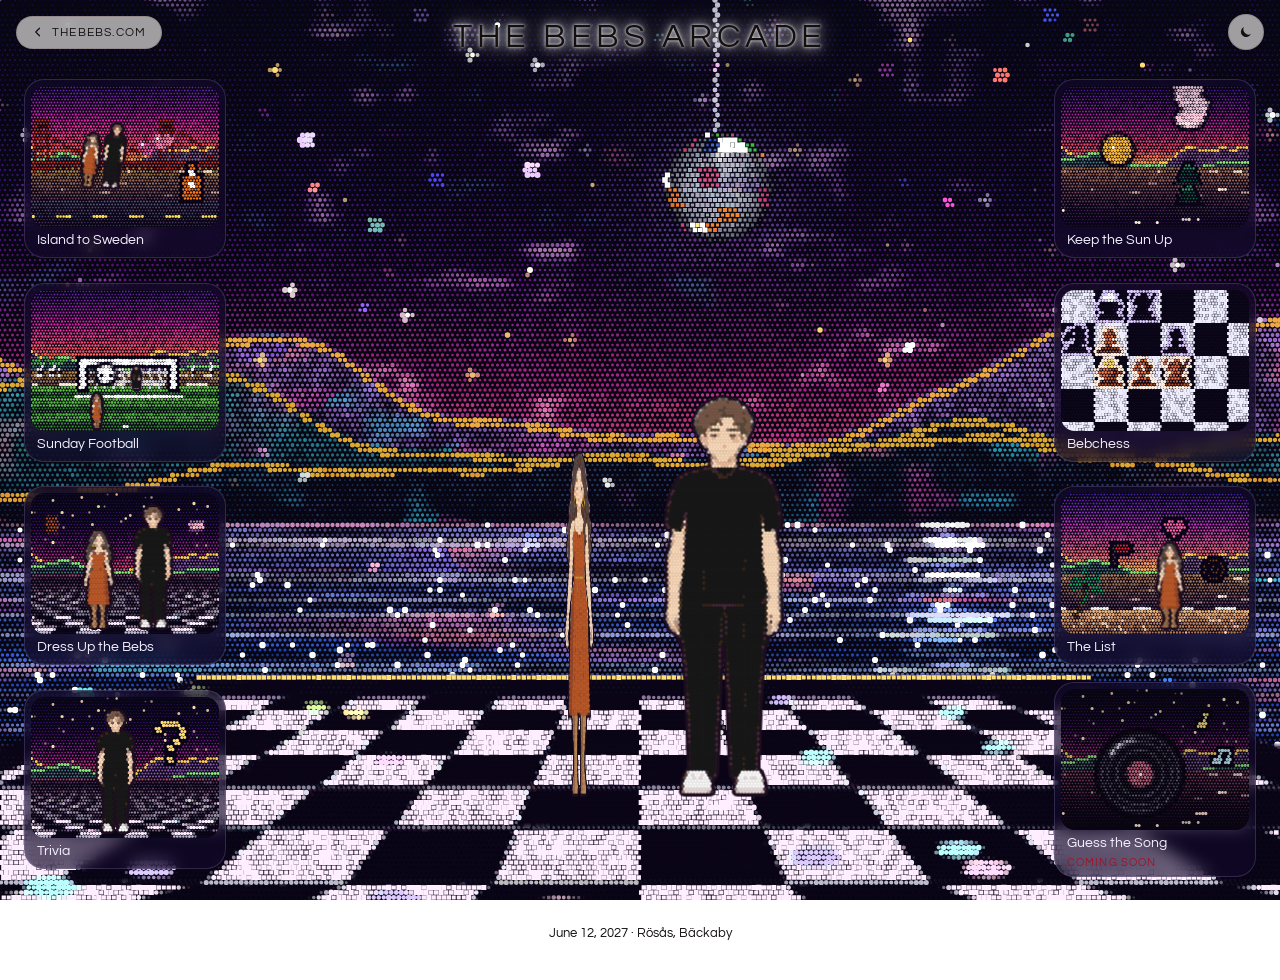
==== arcade/index.html @ f0bdded4 "High scores for Trivia and Bebchess; Bebchess fixed" ====
<!doctype html>
<html lang="en">
<head>
<meta charset="utf-8">
<meta name="viewport" content="width=device-width, initial-scale=1, viewport-fit=cover">
<meta name="robots" content="noindex">
<title>Bebs Arcade · Lonis &amp; Andrea</title>
<meta name="description" content="Penalties past Lonis, a whole closet to dress up, chess, and more. Little games for the wedding.">
<!-- the preview when the link is shared: the two of us on the dance floor, under the mirror ball -->
<meta property="og:title" content="The Bebs Arcade">
<meta property="og:description" content="Little games for Lonis &amp; Andrea's wedding. Get on the high scores.">
<meta property="og:type" content="website">
<meta property="og:url" content="https://thebebs.com/arcade/">
<meta property="og:image" content="https://thebebs.com/arcade/share.jpg?v=1">
<meta property="og:image:width" content="1200">
<meta property="og:image:height" content="630">
<meta property="og:image:alt" content="Lonis and Andrea, in dots, on a black-and-white dance floor by the lake under a mirror ball, with the words The Bebs Arcade">
<meta name="twitter:card" content="summary_large_image">
<link rel="preconnect" href="https://fonts.googleapis.com">
<link rel="stylesheet" href="https://fonts.googleapis.com/css2?family=Questrial&display=swap">
<link rel="stylesheet" href="arcade.css?v=22">
<script>
  /* light or dark: the guest's choice on thebebs.com if they've made one, otherwise their phone's */
  (function () {
    var r = document.documentElement, t = null;
    try { t = localStorage.getItem('la-theme'); } catch (e) {}
    if (!t) t = window.matchMedia && matchMedia('(prefers-color-scheme: light)').matches ? 'light' : 'dark';
    r.classList.add(t);
  })();
  /* the site's landscape behind the arcade (art.js, in its arcade mode); arcade.js moves it */
  window.ART_EMBED = { scene: 0.7, night: false, disco: true, taps: true };
</script>
</head>
<body>
<canvas id="art" aria-hidden="true"></canvas>

<div class="topbar">
  <a class="chip" href="/" id="home-link">
    <svg viewBox="0 0 16 16" width="12" height="12" aria-hidden="true"><path d="M10 3 5 8l5 5" fill="none" stroke="currentColor" stroke-width="1.6" stroke-linecap="round" stroke-linejoin="round"/></svg>
    thebebs.com
  </a>
  <button class="chip round theme-btn" id="theme-btn" type="button" aria-label="Switch light or dark">
    <svg class="i-sun" viewBox="0 0 16 16" width="15" height="15" aria-hidden="true"><circle cx="8" cy="8" r="3.2" fill="currentColor"/><path d="M8 .9v2.2M8 12.9v2.2M.9 8h2.2M12.9 8h2.2M3 3l1.5 1.5M11.5 11.5L13 13M13 3l-1.5 1.5M4.5 11.5L3 13" stroke="currentColor" stroke-width="1.4" stroke-linecap="round"/></svg>
    <svg class="i-moon" viewBox="0 0 16 16" width="14" height="14" aria-hidden="true"><path d="M13.6 10.4A6 6 0 0 1 5.6 2.4a6 6 0 1 0 8 8z" fill="currentColor"/></svg>
  </button>
</div>

<main class="menu" id="menu">
  <section class="hero" aria-label="Arcade">
    <canvas id="hero-art" aria-hidden="true"></canvas>
    <div class="hero-text">
      <h1>The Bebs Arcade</h1>
    </div>
  </section>

  <ul class="games" id="games"></ul>
  <p class="foot">June 12, 2027 · Rösås, Bäckaby</p>
</main>

<section class="play" id="play" hidden aria-labelledby="play-title">
  <div class="stage" id="stage">
    <canvas id="stage-cv"></canvas>
  </div>
  <div class="play-bar">
    <button class="chip" id="play-back" type="button">
      <svg viewBox="0 0 16 16" width="12" height="12" aria-hidden="true"><path d="M10 3 5 8l5 5" fill="none" stroke="currentColor" stroke-width="1.6" stroke-linecap="round" stroke-linejoin="round"/></svg>
      Arcade
    </button>
    <h2 class="play-title" id="play-title"></h2>
    <div class="hud" id="hud" aria-live="polite"></div>
  </div>
  <div class="strip" id="strip"></div>
  <div class="panel" id="panel"></div>
</section>

<script src="../art.js?v=117"></script>
<script>window.TRACK_OPEN = 'Opened: Arcade';</script>
<script src="../track.js?v=4"></script>
<script src="hiscores.js?v=4"></script>
<script src="dots.js?v=2"></script>
<script src="bebs.js?v=9"></script>
<script src="arcade.js?v=26"></script>
<script src="list.js?v=10"></script>
<script src="run.js?v=32"></script>
<script src="kick.js?v=13"></script>
<script src="sun.js?v=9"></script>
<script src="chess-engine.js?v=1"></script>
<script src="wardrobe.js?v=13"></script>
<script src="closet.js?v=5"></script>
<script src="dress.js?v=22"></script>
<script src="chess.js?v=11"></script>
<script src="trivia.js?v=16"></script>
<script src="song.js?v=2"></script>
<script>Arcade.boot();</script>
</body>
</html>
---- arcade/arcade.css ----
/* Bebs Arcade: the site's own landscape (art.js) live behind everything, a black-and-white dance
   floor and the two of us in front of it, then the game cards. Each game opens full screen over
   the landscape: its stage covers the screen (so it lines up with the landscape), with the bar,
   the scores and, for dress-up and chess, a panel floating on top. */

:root{
  --ink: #f6f1ff;
  --ink-dim: #a08fc8;
  --accent: #8fd62f;        /* lime: what you tap */
  --warm: #ff7c1a;          /* hot orange: labels */
  --bg: #0d0620;
  --text: #ddd4f0;
  --on-accent: #15240a;
  --accent-hover: #a3e64a;
  --flag: #ff4d5e;
  --shade-rgb: 9,4,22;
  --chip-rgb: 28,14,58;
  --line-rgb: 160,143,200;
  --accent-rgb: 143,214,47;
  --hover-rgb: 40,22,80;
  --panel-rgb: 19,9,42;
  --font: "Questrial", ui-rounded, "Avenir Next", system-ui, sans-serif;
  color-scheme: dark;
}
@media (prefers-color-scheme: light){
  :root:not([data-theme="dark"]):not(.dark){
    --ink: #141010; --ink-dim: #77696b; --accent: #9e1428; --warm: #9e1428; --bg: #ffffff; --text: #2b2326;
    --on-accent: #fffaf4; --accent-hover: #b81d33; --flag: #c8102e; --shade-rgb: 255,255,255; --chip-rgb: 255,252,247;
    --line-rgb: 120,96,92; --accent-rgb: 158,20,40; --hover-rgb: 247,234,230; --panel-rgb: 255,251,246;
    color-scheme: light;
  }
}
:root[data-theme="light"]:not(.dark), :root.light{
  --ink: #141010; --ink-dim: #77696b; --accent: #9e1428; --warm: #9e1428; --bg: #ffffff; --text: #2b2326;
  --on-accent: #fffaf4; --accent-hover: #b81d33; --flag: #c8102e; --shade-rgb: 255,255,255; --chip-rgb: 255,252,247;
  --line-rgb: 120,96,92; --accent-rgb: 158,20,40; --hover-rgb: 247,234,230; --panel-rgb: 255,251,246;
  color-scheme: light;
}

*{ box-sizing: border-box; }
[hidden]{ display: none !important; }
html, body{ height: 100%; }
body{
  margin: 0;
  background: var(--bg);
  color: var(--ink);
  font-family: var(--font);
  -webkit-font-smoothing: antialiased;
  -webkit-tap-highlight-color: transparent;
}
button{ font: inherit; color: inherit; }
#art{ position: fixed; inset: 0; width: 100vw; height: 100vh; z-index: 0; display: block; }
.menu, .play{ position: relative; z-index: 1; }
button:focus-visible, a:focus-visible{ outline: 2px solid var(--accent); outline-offset: 2px; }

/* ---------- small round-ended chips, like the site's corner buttons ---------- */
.chip{
  display: inline-flex; align-items: center; gap: 8px;
  padding: 9px 15px;
  font-size: 12px; letter-spacing: .10em; text-transform: uppercase;
  color: var(--ink); text-decoration: none;
  background: rgba(var(--chip-rgb),.62);
  border: 1px solid rgba(var(--line-rgb),.3);
  border-radius: 999px;
  cursor: pointer;
  -webkit-backdrop-filter: blur(6px); backdrop-filter: blur(6px);
  transition: background .2s, border-color .2s;
}
.chip:hover{ background: rgba(var(--hover-rgb),.8); border-color: var(--accent); }
.chip svg{ flex: none; }
.round{ width: 36px; height: 36px; padding: 0; justify-content: center; }
.theme-btn .i-moon{ display: none; }
:root.light .theme-btn .i-sun{ display: none; }
:root.light .theme-btn .i-moon{ display: block; }

.kicker{
  margin: 0;
  font-size: 13px; letter-spacing: .09em; text-transform: uppercase;
  color: var(--warm);
}

/* ---------- the menu ---------- */
.menu{
  max-width: 980px; margin: 0 auto; overflow-x: clip;
  padding-left: max(16px, env(safe-area-inset-left, 0px));
  padding-right: max(16px, env(safe-area-inset-right, 0px));
  padding-block: 16px 56px;
}
.topbar{ position: fixed; z-index: 5; left: 0; right: 0; top: 0; display: flex; align-items: center; justify-content: space-between; gap: 10px;
  padding: calc(14px + env(safe-area-inset-top, 0px)) max(16px, env(safe-area-inset-right, 0px)) 0 max(16px, env(safe-area-inset-left, 0px)); pointer-events: none; }
.topbar > *{ pointer-events: auto; }
:root.playing .topbar, :root.playing .menu{ visibility: hidden; }   /* a game covers the lobby (its stage is see-through) */

/* the hero is short enough that the games show straight away (the landscape carries on behind them) */
.hero{ position: relative; height: 72svh; min-height: 420px; }
@media (min-width: 760px){ .hero{ height: 74svh; } }
#hero-art{ position: absolute; left: calc(50% - 50vw); top: 0; display: block; pointer-events: none; }   /* the whole screen wide, lined up with the landscape */
.hero-text{
  position: absolute; left: 0; right: 0; top: 0;
  padding: calc(64px + env(safe-area-inset-top, 0px)) 4px 0;
  pointer-events: none;
  text-shadow: 0 0 3px rgba(var(--shade-rgb),.95), 0 0 10px rgba(var(--shade-rgb),.9), 0 0 26px rgba(var(--shade-rgb),.75);
}
.hero h1{
  margin: 0;
  font-weight: 400;
  font-size: clamp(24px, 6.4vw, 34px);
  line-height: 1.1;
  letter-spacing: .14em;
  text-transform: uppercase;
  text-wrap: balance;
}
@media (max-width: 599px){ .hero h1{ letter-spacing: .09em; } }
.games{
  list-style: none; margin: 18px 0 0; padding: 0;
  display: grid; gap: 12px;
  grid-template-columns: repeat(2, minmax(0, 1fr));
}
@media (min-width: 760px){ .games{ grid-template-columns: repeat(3, minmax(0, 1fr)); gap: 16px; } }
.game-card{
  width: 100%; height: 100%;
  -webkit-backdrop-filter: blur(8px); backdrop-filter: blur(8px);
  display: flex; flex-direction: column; gap: 9px;
  padding: 8px 8px 14px;
  text-align: left;
  background: rgba(var(--panel-rgb),.62);
  border: 1px solid rgba(var(--line-rgb),.24);
  border-radius: 20px;
  cursor: pointer;
  transition: border-color .2s, transform .15s, background .2s;
}
.game-card:hover{ border-color: var(--accent); background: rgba(var(--hover-rgb),.6); }
/* the cards stay dark in light mode too (it's the night up there): night colours on the card itself */
:root.light .game-card{
  --ink: #f6f1ff; --ink-dim: #b9a9de; --text: #ddd4f0; --accent: #ff8a9a;
  --panel-rgb: 19,9,42; --line-rgb: 160,143,200; --hover-rgb: 40,22,80; --shade-rgb: 9,4,22;
}
.game-card{ color: var(--ink); }
.game-card:active{ transform: translateY(1px) scale(.99); }
.game-card canvas{ display: block; width: 100%; aspect-ratio: 4 / 3; border-radius: 14px; max-width: 100%; background: rgba(var(--shade-rgb),.25); }
.game-card .name{ padding: 0 6px; font-size: 17px; line-height: 1.2; }
.game-card .blurb{ padding: 0 6px; font-size: 13px; line-height: 1.45; color: var(--ink-dim); }
.game-card .best{ padding: 0 6px; margin-top: auto; font-size: 11px; letter-spacing: .1em; text-transform: uppercase; color: var(--accent); min-height: 1em; }
.foot{ margin: 26px 0 0; font-size: 13px; color: var(--ink); text-align: center; text-shadow: 0 0 3px rgba(var(--shade-rgb),1), 0 0 10px rgba(var(--shade-rgb),.9); }

/* ---------- a game, full screen ---------- */
.play{
  position: fixed; inset: 0; z-index: 20;
  background: transparent;
}
.stage{ position: absolute; inset: 0; touch-action: none; user-select: none; -webkit-user-select: none; }
.stage canvas{ display: block; position: absolute; left: 0; top: 0; }
.play-bar{
  position: absolute; z-index: 3; left: 0; right: 0; top: 0;
  display: flex; align-items: center; gap: 10px;
  padding: calc(10px + env(safe-area-inset-top, 0px)) max(16px, env(safe-area-inset-right, 0px)) 10px max(16px, env(safe-area-inset-left, 0px));
  pointer-events: none;
}
.play-bar > *{ pointer-events: auto; }
.play-title{ min-width: 0; margin: 0; font-weight: 400; font-size: 16px; white-space: nowrap; overflow: hidden; text-overflow: ellipsis;
  text-shadow: 0 0 3px rgba(var(--shade-rgb),1), 0 0 10px rgba(var(--shade-rgb),.9); }
.hud{ margin-left: auto; display: flex; align-items: center; gap: 6px; flex-wrap: nowrap; }
.hud .chip{ cursor: default; padding: 7px 12px; font-variant-numeric: tabular-nums; white-space: nowrap; }
.hud .chip:hover{ background: rgba(var(--chip-rgb),.62); border-color: rgba(var(--line-rgb),.3); }
.hud .lives{ color: #ff6aa8; letter-spacing: .05em; }
.strip{
  position: absolute; z-index: 3; left: 0; right: 0; top: calc(58px + env(safe-area-inset-top, 0px));
  display: flex; flex-wrap: wrap; gap: 6px; justify-content: center;
  padding: 0 max(16px, env(safe-area-inset-right, 0px)) 0 max(16px, env(safe-area-inset-left, 0px));
  pointer-events: none;
}
.strip:empty{ display: none; }
.panel{
  position: absolute; z-index: 3; left: 0; right: 0; bottom: 0;
  max-height: 46vh; overflow-y: auto; overscroll-behavior: contain;
  padding: 14px max(16px, env(safe-area-inset-right, 0px)) calc(14px + env(safe-area-inset-bottom, 0px)) max(16px, env(safe-area-inset-left, 0px));
  background: rgba(var(--panel-rgb),.86);
  -webkit-backdrop-filter: blur(10px); backdrop-filter: blur(10px);
  border-top: 1px solid rgba(var(--line-rgb),.24);
  border-radius: 22px 22px 0 0;
}
.panel:empty{ display: none; }

/* the cards over a stage: how to play, and how it went */
.over{
  position: absolute; inset: 0; z-index: 4;
  display: grid; place-items: center;
  background: rgba(var(--shade-rgb),.28);
  animation: fade-in .25s ease-out;
}
.over-card{
  width: min(310px, calc(100% - 28px));
  padding: 22px 20px 20px;
  text-align: center;
  background: rgba(var(--panel-rgb),.95);
  border: 1px solid rgba(var(--line-rgb),.28);
  border-radius: 22px;
  box-shadow: 0 18px 50px rgba(0,0,0,.4);
  animation: card-in .35s cubic-bezier(.2,.8,.2,1);
}
.over-card h2{ margin: 8px 0 8px; font-weight: 400; font-size: 30px; line-height: 1.1; text-wrap: balance; }
.over-card p{ margin: 0 auto; max-width: 30ch; font-size: 15px; line-height: 1.5; color: var(--text); text-wrap: pretty; }
.over-card .score{ margin: 12px 0 0; font-size: 13px; letter-spacing: .1em; text-transform: uppercase; color: var(--accent); }
.btns{ display: flex; flex-wrap: wrap; justify-content: center; gap: 8px; margin-top: 18px; }
.btn{
  padding: 11px 22px;
  font-size: 15px;
  color: var(--on-accent); background: var(--accent);
  border: 1px solid transparent; border-radius: 999px;
  cursor: pointer;
  transition: background .2s, transform .15s;
}
.btn:hover{ background: var(--accent-hover); }
.btn:active{ transform: translateY(1px); }
.btn.quiet{ color: var(--ink); background: none; border-color: rgba(var(--line-rgb),.45); }
.btn.quiet:hover{ border-color: var(--accent); background: rgba(var(--hover-rgb),.5); }
@keyframes fade-in{ from{ opacity: 0; } }
@keyframes card-in{ from{ opacity: 0; transform: translateY(10px) scale(.97); } }

/* little hand-written notes that float up from the action */
.toast{
  position: absolute; z-index: 2;
  transform: translate(-50%, -50%) rotate(-5deg);
  font-size: 15px; line-height: 1.2; letter-spacing: .02em; white-space: nowrap;
  color: var(--accent);
  text-shadow: 0 0 2px rgba(var(--shade-rgb),1), 0 0 6px rgba(var(--shade-rgb),1), 0 1px 14px rgba(var(--shade-rgb),.9);
  pointer-events: none;
  animation: toast-up 1.6s ease-out forwards;
}
.toast.warm{ color: var(--warm); }
.toast.flag{ color: var(--flag); }
.toast.big{ font-size: 22px; }
@keyframes toast-up{
  0%{ opacity: 0; margin-top: 6px; }
  12%{ opacity: 1; margin-top: 0; }
  70%{ opacity: 1; }
  100%{ opacity: 0; margin-top: -26px; }
}

/* a checklist strip (The List) and result dots (penalties) */
.tick{
  display: inline-flex; align-items: center; gap: 6px;
  padding: 6px 11px;
  font-size: 13px;
  color: var(--ink-dim);
  background: rgba(var(--chip-rgb),.62);
  border: 1px solid rgba(var(--line-rgb),.26);
  border-radius: 999px;
  transition: color .3s, border-color .3s, background .3s;
}
.tick .box{ width: 13px; height: 13px; border-radius: 4px; border: 1px solid rgba(var(--line-rgb),.6); display: grid; place-items: center; font-size: 10px; line-height: 1; }
.tick.on{ color: var(--ink); border-color: var(--accent); }
.tick.on .box{ background: var(--accent); border-color: var(--accent); color: var(--on-accent); }
.tick.pop{ animation: pop .45s cubic-bezier(.2,.8,.2,1); }
@keyframes pop{ 40%{ transform: scale(1.12); } }
.kicks{ display: inline-flex; gap: 5px; }
.kicks i{ width: 9px; height: 9px; border-radius: 50%; border: 1px solid rgba(var(--line-rgb),.6); }
.kicks i.goal{ background: var(--accent); border-color: var(--accent); }
.kicks i.save{ background: var(--warm); border-color: var(--warm); }
.kicks i.miss{ background: rgba(var(--line-rgb),.35); }

/* ---------- dress-up controls ---------- */
.tabs{ display: flex; gap: 6px; justify-content: center; margin: 2px 0 12px; }
.tabs button{ min-width: 96px; }
.tabs button[aria-pressed="true"], .opts button[aria-pressed="true"]{ border-color: var(--accent); color: var(--ink); background: rgba(var(--hover-rgb),.75); }
.group{ margin: 0 0 12px; }
.group .kicker{ margin: 0 0 7px 4px; font-size: 11px; }
.opts{ display: flex; flex-wrap: wrap; gap: 6px; }
.opts button{
  display: inline-flex; align-items: center; gap: 7px;
  padding: 7px 12px;
  font-size: 13px; color: var(--ink-dim);
  background: rgba(var(--chip-rgb),.62);
  border: 1px solid rgba(var(--line-rgb),.26);
  border-radius: 999px;
  cursor: pointer;
  transition: border-color .2s, color .2s, background .2s;
}
.opts button:hover{ border-color: var(--accent); color: var(--ink); }
.sw{ width: 12px; height: 12px; border-radius: 50%; border: 1px solid rgba(var(--line-rgb),.5); flex: none; }
.row-btns{ display: flex; flex-wrap: wrap; gap: 8px; justify-content: center; margin: 4px 0 14px; }

/* ---------- chess panel ---------- */
.side{
  width: 100%;
  display: flex; align-items: center; gap: 10px;
  padding: 8px 12px;
  background: rgba(var(--chip-rgb),.5);
  border: 1px solid rgba(var(--line-rgb),.22);
  border-radius: 16px;
  min-height: 52px;
}
.side.turn{ border-color: var(--accent); }
.side canvas{ flex: none; width: 36px; height: 36px; border-radius: 50%; }
.side .who{ min-width: 0; flex: 1; }
.side .nm{ font-size: 15px; }
.side .say{ font-size: 13px; color: var(--ink-dim); min-height: 1.2em; white-space: nowrap; overflow: hidden; text-overflow: ellipsis; }
.side .caps{ font-size: 16px; letter-spacing: -.05em; color: var(--ink-dim); font-family: "Segoe UI Symbol", "Apple Symbols", "Noto Sans Symbols 2", sans-serif; white-space: nowrap; overflow: hidden; max-width: 40%; }
.chess-wrap{ width: 100%; max-width: 520px; display: flex; flex-direction: column; gap: 8px; align-items: center; }
.chess-opts{ display: flex; flex-wrap: wrap; justify-content: center; gap: 6px; }
.chess-opts .chip[aria-pressed="true"]{ border-color: var(--accent); background: rgba(var(--hover-rgb),.75); }

@media (prefers-reduced-motion: reduce){
  .toast, .over, .over-card, .tick.pop{ animation-duration: .01s; }
}

/* ---------- dress up: the wardrobe ---------- */
.play.panel-side .panel{ max-height: 40vh; }
@media (min-width: 860px){
  .play.panel-side .panel{ left: auto; top: 0; bottom: 0; width: clamp(330px, 38vw, 520px); max-height: none; border-radius: 22px 0 0 22px; border-top: 0; border-left: 1px solid rgba(var(--line-rgb),.24); padding-top: calc(70px + env(safe-area-inset-top, 0px)); }
}
.play.panel-side .panel{ padding-top: 10px; display: flex; flex-direction: column; gap: 8px; }
.dz-top{ display: flex; align-items: center; justify-content: space-between; gap: 8px; }
.dz-who, .dz-acts{ display: flex; gap: 6px; flex: none; }
.dz-drawers{ display: flex; gap: 6px; flex-wrap: nowrap; overflow-x: auto; scrollbar-width: none; margin: 0 -4px; padding: 0 4px; }
.dz-drawers::-webkit-scrollbar, .dz-items::-webkit-scrollbar{ display: none; }
.dz-who .chip{ padding: 7px 14px; font-size: 12px; }
.dz-who .chip[aria-pressed="true"], .dz-drawers .chip[aria-selected="true"]{ border-color: var(--accent); background: rgba(var(--hover-rgb),.8); }
.dz-acts .chip{ width: 34px; height: 34px; }
.dz-drawers .chip{ padding: 6px 12px; font-size: 11px; white-space: nowrap; flex: none; }
.dz-items{ display: flex; gap: 8px; overflow-x: auto; scrollbar-width: none; margin: 0 -4px; padding: 2px 4px 2px; scroll-snap-type: x proximity; touch-action: pan-x; }
@media (min-width: 860px){
  .play.panel-side .panel{ padding-top: calc(66px + env(safe-area-inset-top, 0px)); gap: 12px; }
  .dz-drawers{ flex-wrap: wrap; overflow-x: visible; }
  .dz-items{ flex-wrap: wrap; overflow-x: visible; }
}
.dz-item{
  flex: none; width: 76px; display: flex; flex-direction: column; align-items: center; gap: 3px;
  padding: 5px 4px 7px; border-radius: 16px; cursor: grab; scroll-snap-align: start;
  background: rgba(255,255,255,.9); border: 2px solid transparent; color: #3a2a2e;
  touch-action: pan-x; user-select: none; -webkit-user-select: none;
}
.dz-item canvas{ width: 62px; height: 62px; display: block; pointer-events: none; }
@media (min-width: 860px){ .dz-item{ width: 92px; } .dz-item canvas{ width: 78px; height: 78px; } }
.dz-item span{ font-size: 11px; line-height: 1.2; text-align: center; pointer-events: none; }
.dz-item[aria-pressed="true"]{ border-color: var(--accent); box-shadow: 0 0 0 3px rgba(var(--accent-rgb),.25); }
.dz-ghost{ position: fixed; left: 0; top: 0; z-index: 50; pointer-events: none; width: 88px; height: 88px; padding: 6px; border-radius: 18px; background: rgba(255,255,255,.92); box-shadow: 0 14px 34px rgba(0,0,0,.35); }
.dz-ghost canvas{ width: 76px; height: 76px; }

/* ---------- wide screens: the two of them in the middle, the games either side ---------- */
@media (min-width: 960px) and (min-aspect-ratio: 6/5){
  .menu{ max-width: none; padding-left: 0; padding-right: 0; padding-block: 0 40px; }
  .hero{ height: 100svh; min-height: 560px; }
  .hero-text{ padding: calc(18px + env(safe-area-inset-top, 0px)) 120px 0; text-align: center; }
  /* four on each side (eight half-rows, each card two) */
  .games{
    position: absolute; left: 0; right: 0; top: 0; height: 100svh; min-height: 560px; margin: 0;
    padding: calc(70px + env(safe-area-inset-top, 0px)) max(24px, env(safe-area-inset-right, 0px)) 22px max(24px, env(safe-area-inset-left, 0px));
    --side: min(230px, calc(((max(100svh, 560px) - 134px) / 4 - 40px) / 0.75));
    grid-template-columns: var(--side) 1fr var(--side); grid-template-rows: repeat(8, minmax(0, 1fr)); column-gap: 14px; row-gap: 6px;
    pointer-events: none;
  }
  .games li{ pointer-events: auto; display: flex; align-items: center; min-height: 0; }
  .games li:nth-child(-n+4){ grid-column: 1; }
  .games li:nth-child(n+5){ grid-column: 3; }
  .games li:nth-child(1){ grid-row: 1 / span 2; } .games li:nth-child(2){ grid-row: 3 / span 2; }
  .games li:nth-child(3){ grid-row: 5 / span 2; } .games li:nth-child(4){ grid-row: 7 / span 2; }
  .games li:nth-child(5){ grid-row: 1 / span 2; } .games li:nth-child(6){ grid-row: 3 / span 2; }
  .games li:nth-child(7){ grid-row: 5 / span 2; } .games li:nth-child(8){ grid-row: 7 / span 2; }
  .games .game-card{ height: auto; gap: 5px; padding: 6px 6px 8px; }
  .games .game-card .blurb{ display: none; }
  .games .game-card .name{ font-size: 14px; }
  .games .game-card .best{ display: none; }
  .foot{ position: relative; }
}

/* ---------- high scores, on a game's first and last card ---------- */
.hs{ margin-top: 12px; text-align: left; }
.hs-title{ margin: 10px 0 6px !important; max-width: none !important; text-align: center; font-size: 11px !important; letter-spacing: .14em; text-transform: uppercase; color: var(--ink-dim) !important; }
.hs-list{ list-style: none; margin: 0; padding: 0; max-height: 172px; overflow-y: auto; counter-reset: hs; }
.hs-list li{ display: flex; gap: 8px; padding: 3px 9px; font-size: 14px; line-height: 1.45; border-radius: 9px; counter-increment: hs; }
.hs-list li::before{ content: counter(hs) "."; flex: none; width: 1.7em; color: var(--ink-dim); font-variant-numeric: tabular-nums; }
.hs-list li.hs-empty{ justify-content: center; color: var(--ink-dim); }
.hs-list li.hs-empty::before{ content: none; }
.hs-list li.me{ background: rgba(var(--accent-rgb),.18); }
.hs-n{ flex: 1; min-width: 0; overflow: hidden; text-overflow: ellipsis; white-space: nowrap; }
.hs-s{ flex: none; color: var(--accent); font-variant-numeric: tabular-nums; }
.hs-form{ margin-top: 12px; text-align: center; }
.hs-new{ display: block; margin-bottom: 7px; font-size: 12px; letter-spacing: .1em; text-transform: uppercase; color: var(--accent); }
.hs-row{ display: flex; gap: 6px; }
.hs-row input{
  flex: 1; min-width: 0; padding: 9px 13px;
  font: inherit; font-size: 16px; color: var(--ink);
  background: rgba(var(--shade-rgb),.35); border: 1px solid rgba(var(--line-rgb),.45); border-radius: 999px;
}
.hs-row input:focus{ outline: 2px solid var(--accent); outline-offset: 1px; }
.hs-row .btn{ padding: 9px 16px; }
.hs-msg{ min-height: 1.2em; margin: 5px 0 0 !important; font-size: 12px !important; color: var(--ink-dim) !important; }

/* a ride unlocked in Island to Sweden: may need two lines on a phone */
.toast.unlock{ white-space: normal; width: max-content; max-width: min(82vw, 420px); text-align: center; }

/* ---------- Beat Lonis: the quiz in the panel ---------- */
.tv{ max-width: 560px; margin: 0 auto; }
.tv-meta{ margin: 0 0 6px; font-size: 11px; letter-spacing: .14em; text-transform: uppercase; color: var(--ink-dim); }
.tv-q{ margin: 0 0 12px; font-size: 18px; line-height: 1.35; color: var(--ink); text-wrap: pretty; }
.tv-q b{ color: var(--accent); font-weight: 400; }
.tv-small{ margin: 0 0 10px; font-size: 13px; line-height: 1.45; color: var(--ink-dim); }
.tv-answers{ display: grid; gap: 7px; }
@media (min-width: 640px){ .tv-answers{ grid-template-columns: 1fr 1fr; } }
.tv-a{
  display: flex; align-items: center; justify-content: space-between; gap: 8px;
  padding: 11px 14px; font-size: 15px; line-height: 1.3; text-align: left; color: var(--ink);
  background: rgba(var(--chip-rgb),.62); border: 1px solid rgba(var(--line-rgb),.35); border-radius: 14px; cursor: pointer;
  transition: border-color .2s, background .2s;
}
.tv-a:hover:not(:disabled){ border-color: var(--accent); }
.tv-a:disabled{ cursor: default; opacity: .7; }
.tv-a.right{ opacity: 1; border-color: #6cc24a; background: rgba(108,194,74,.22); }
.tv-a.wrong{ opacity: 1; border-color: #e0524f; background: rgba(224,82,79,.2); }
.tv-tag{ flex: none; padding: 2px 8px; font-size: 10px; letter-spacing: .1em; text-transform: uppercase; border-radius: 999px; background: rgba(var(--line-rgb),.25); color: var(--ink); }
.tv-lonis{ margin: 12px 0 0; font-size: 14px; line-height: 1.45; color: var(--ink); }
.tv-row{ display: flex; justify-content: center; margin-top: 12px; }
.tv-score{ margin: 10px 0 0; text-align: center; font-size: 12px; letter-spacing: .1em; text-transform: uppercase; color: var(--ink-dim); }
.play .panel:has(.tv){ max-height: 62vh; }   /* the quiz needs a little more room */
/* Island to Sweden's big messages (welcome, unlocked): set straight, on a soft glow of the panel
   colour that fades out at its edges, so they read over anything */
.toast.sign{
  transform: translate(-50%, -50%);
  padding: 9px 16px;
  font-size: 21px; line-height: 1.25;
  border-radius: 16px;
  background: rgba(var(--panel-rgb),.86);
  box-shadow: 0 0 18px 10px rgba(var(--panel-rgb),.86);
  text-shadow: none;
}
.toast.sign.unlock{ color: var(--ink); }
.toast.sign.small{ padding: 5px 11px; font-size: 15px; box-shadow: 0 0 12px 6px rgba(var(--panel-rgb),.86); }
/* Lonis's thought bubble over his head */
.tv-bubble{
  position: absolute; z-index: 3; transform: translate(-92%, -100%);
  width: max-content; max-width: min(40vw, 240px); padding: 9px 14px;
  font-size: 15px; line-height: 1.3; color: #2b2326; background: #fffdf8;
  border-radius: 18px; box-shadow: 0 6px 22px rgba(0,0,0,.28);
  pointer-events: none; animation: bubble-in .3s cubic-bezier(.2,.9,.3,1.3);
}
.tv-bubble::before, .tv-bubble::after{ content: ""; position: absolute; border-radius: 50%; background: #fffdf8; }
.tv-bubble::before{ width: 12px; height: 12px; right: 6px; bottom: -10px; }
.tv-bubble::after{ width: 7px; height: 7px; right: -2px; bottom: -19px; }
@keyframes bubble-in{ from{ opacity: 0; transform: translate(-92%, -80%) scale(.8); } to{ opacity: 1; transform: translate(-92%, -100%) scale(1); } }
/* a game that's coming soon: dimmed, with its tag, and a wiggle when tapped */
.game-card.soon{ cursor: default; }
.game-card.soon canvas{ filter: saturate(.85) brightness(.8); }
.game-card.soon .best{ color: var(--warm); }
.game-card.wiggle{ animation: wiggle .5s ease-in-out; }
@keyframes wiggle{ 20%{ transform: rotate(-3deg); } 45%{ transform: rotate(3deg); } 70%{ transform: rotate(-2deg); } 100%{ transform: none; } }
.games .game-card.soon .best{ display: block; }   /* its 'Coming soon' shows on wide screens too */
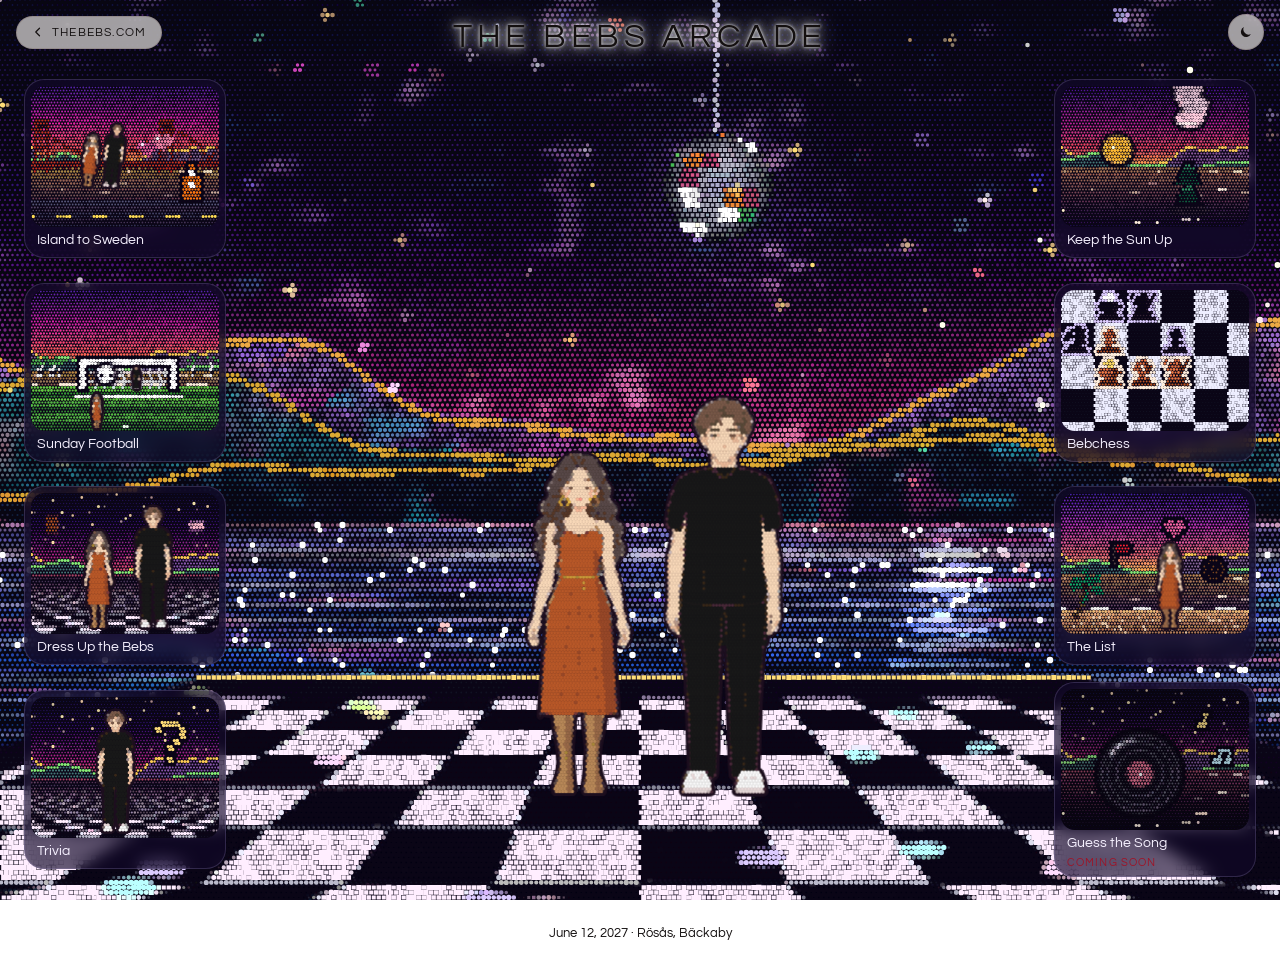
==== commit fb291dda: "Rösås countryside" ====
--- a/arcade/index.html
+++ b/arcade/index.html
@@ -81,7 +81,7 @@
 <script src="bebs.js?v=9"></script>
 <script src="arcade.js?v=26"></script>
 <script src="list.js?v=10"></script>
-<script src="run.js?v=32"></script>
+<script src="run.js?v=35"></script>
 <script src="kick.js?v=13"></script>
 <script src="sun.js?v=9"></script>
 <script src="chess-engine.js?v=1"></script>
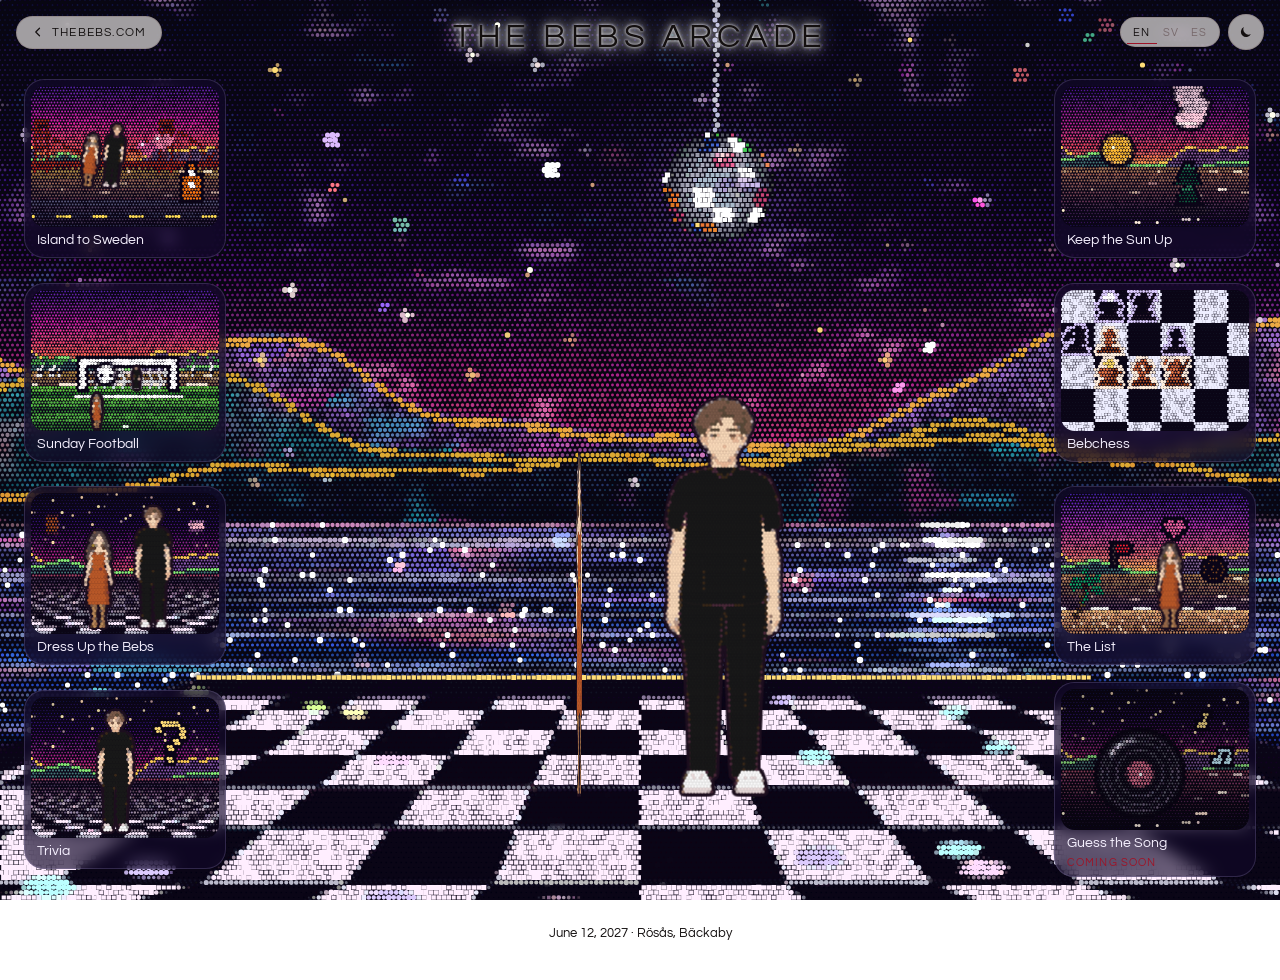
==== commit 8f6ba253: "Arcade in Swedish and Spanish; smoother city changes" ====
--- a/arcade/index.html
+++ b/arcade/index.html
@@ -18,7 +18,7 @@
 <meta name="twitter:card" content="summary_large_image">
 <link rel="preconnect" href="https://fonts.googleapis.com">
 <link rel="stylesheet" href="https://fonts.googleapis.com/css2?family=Questrial&display=swap">
-<link rel="stylesheet" href="arcade.css?v=22">
+<link rel="stylesheet" href="arcade.css?v=23">
 <script>
   /* light or dark: the guest's choice on thebebs.com if they've made one, otherwise their phone's */
   (function () {
@@ -39,22 +39,29 @@
     <svg viewBox="0 0 16 16" width="12" height="12" aria-hidden="true"><path d="M10 3 5 8l5 5" fill="none" stroke="currentColor" stroke-width="1.6" stroke-linecap="round" stroke-linejoin="round"/></svg>
     thebebs.com
   </a>
-  <button class="chip round theme-btn" id="theme-btn" type="button" aria-label="Switch light or dark">
+  <div class="topbar-right">
+  <nav class="lang-mini chip" aria-label="Language" data-tr-aria="Language">
+    <button type="button" data-lang="en" lang="en" aria-label="English">EN</button>
+    <button type="button" data-lang="sv" lang="sv" aria-label="Svenska">SV</button>
+    <button type="button" data-lang="es" lang="es" aria-label="Español">ES</button>
+  </nav>
+  <button class="chip round theme-btn" id="theme-btn" type="button" aria-label="Switch light or dark" data-tr-aria="Switch light or dark">
     <svg class="i-sun" viewBox="0 0 16 16" width="15" height="15" aria-hidden="true"><circle cx="8" cy="8" r="3.2" fill="currentColor"/><path d="M8 .9v2.2M8 12.9v2.2M.9 8h2.2M12.9 8h2.2M3 3l1.5 1.5M11.5 11.5L13 13M13 3l-1.5 1.5M4.5 11.5L3 13" stroke="currentColor" stroke-width="1.4" stroke-linecap="round"/></svg>
     <svg class="i-moon" viewBox="0 0 16 16" width="14" height="14" aria-hidden="true"><path d="M13.6 10.4A6 6 0 0 1 5.6 2.4a6 6 0 1 0 8 8z" fill="currentColor"/></svg>
   </button>
+  </div>
 </div>
 
 <main class="menu" id="menu">
-  <section class="hero" aria-label="Arcade">
+  <section class="hero" aria-label="Arcade" data-tr-aria="Arcade">
     <canvas id="hero-art" aria-hidden="true"></canvas>
     <div class="hero-text">
-      <h1>The Bebs Arcade</h1>
+      <h1 data-tr>The Bebs Arcade</h1>
     </div>
   </section>
 
   <ul class="games" id="games"></ul>
-  <p class="foot">June 12, 2027 · Rösås, Bäckaby</p>
+  <p class="foot" data-tr>June 12, 2027 · Rösås, Bäckaby</p>
 </main>
 
 <section class="play" id="play" hidden aria-labelledby="play-title">
@@ -64,7 +71,7 @@
   <div class="play-bar">
     <button class="chip" id="play-back" type="button">
       <svg viewBox="0 0 16 16" width="12" height="12" aria-hidden="true"><path d="M10 3 5 8l5 5" fill="none" stroke="currentColor" stroke-width="1.6" stroke-linecap="round" stroke-linejoin="round"/></svg>
-      Arcade
+      <span data-tr>Arcade</span>
     </button>
     <h2 class="play-title" id="play-title"></h2>
     <div class="hud" id="hud" aria-live="polite"></div>
@@ -73,23 +80,26 @@
   <div class="panel" id="panel"></div>
 </section>
 
+<script src="lang-sv.js?v=1"></script>
+<script src="lang-es.js?v=1"></script>
+<script src="lang.js?v=1"></script>
 <script src="../art.js?v=117"></script>
 <script>window.TRACK_OPEN = 'Opened: Arcade';</script>
 <script src="../track.js?v=4"></script>
 <script src="hiscores.js?v=4"></script>
 <script src="dots.js?v=2"></script>
 <script src="bebs.js?v=9"></script>
-<script src="arcade.js?v=26"></script>
-<script src="list.js?v=10"></script>
-<script src="run.js?v=35"></script>
-<script src="kick.js?v=13"></script>
+<script src="arcade.js?v=27"></script>
+<script src="list.js?v=11"></script>
+<script src="run.js?v=37"></script>
+<script src="kick.js?v=14"></script>
 <script src="sun.js?v=9"></script>
 <script src="chess-engine.js?v=1"></script>
 <script src="wardrobe.js?v=13"></script>
 <script src="closet.js?v=5"></script>
-<script src="dress.js?v=22"></script>
-<script src="chess.js?v=11"></script>
-<script src="trivia.js?v=16"></script>
+<script src="dress.js?v=23"></script>
+<script src="chess.js?v=12"></script>
+<script src="trivia.js?v=17"></script>
 <script src="song.js?v=2"></script>
 <script>Arcade.boot();</script>
 </body>
--- a/arcade/arcade.css
+++ b/arcade/arcade.css
@@ -445,3 +445,10 @@
 .game-card.wiggle{ animation: wiggle .5s ease-in-out; }
 @keyframes wiggle{ 20%{ transform: rotate(-3deg); } 45%{ transform: rotate(3deg); } 70%{ transform: rotate(-2deg); } 100%{ transform: none; } }
 .games .game-card.soon .best{ display: block; }   /* its 'Coming soon' shows on wide screens too */
+
+/* ---------- the language switch in the top bar ---------- */
+.topbar-right{ display: flex; align-items: center; gap: 8px; }
+.lang-mini{ gap: 0; padding: 2px 6px; }
+.lang-mini button{ font: inherit; font-size: 11px; letter-spacing: .1em; color: var(--ink-dim); background: none; border: 0; padding: 7px 6px 5px; cursor: pointer; border-bottom: 1px solid transparent; }
+.lang-mini button:hover{ color: var(--ink); }
+.lang-mini button[aria-pressed="true"]{ color: var(--ink); border-bottom-color: var(--accent); }
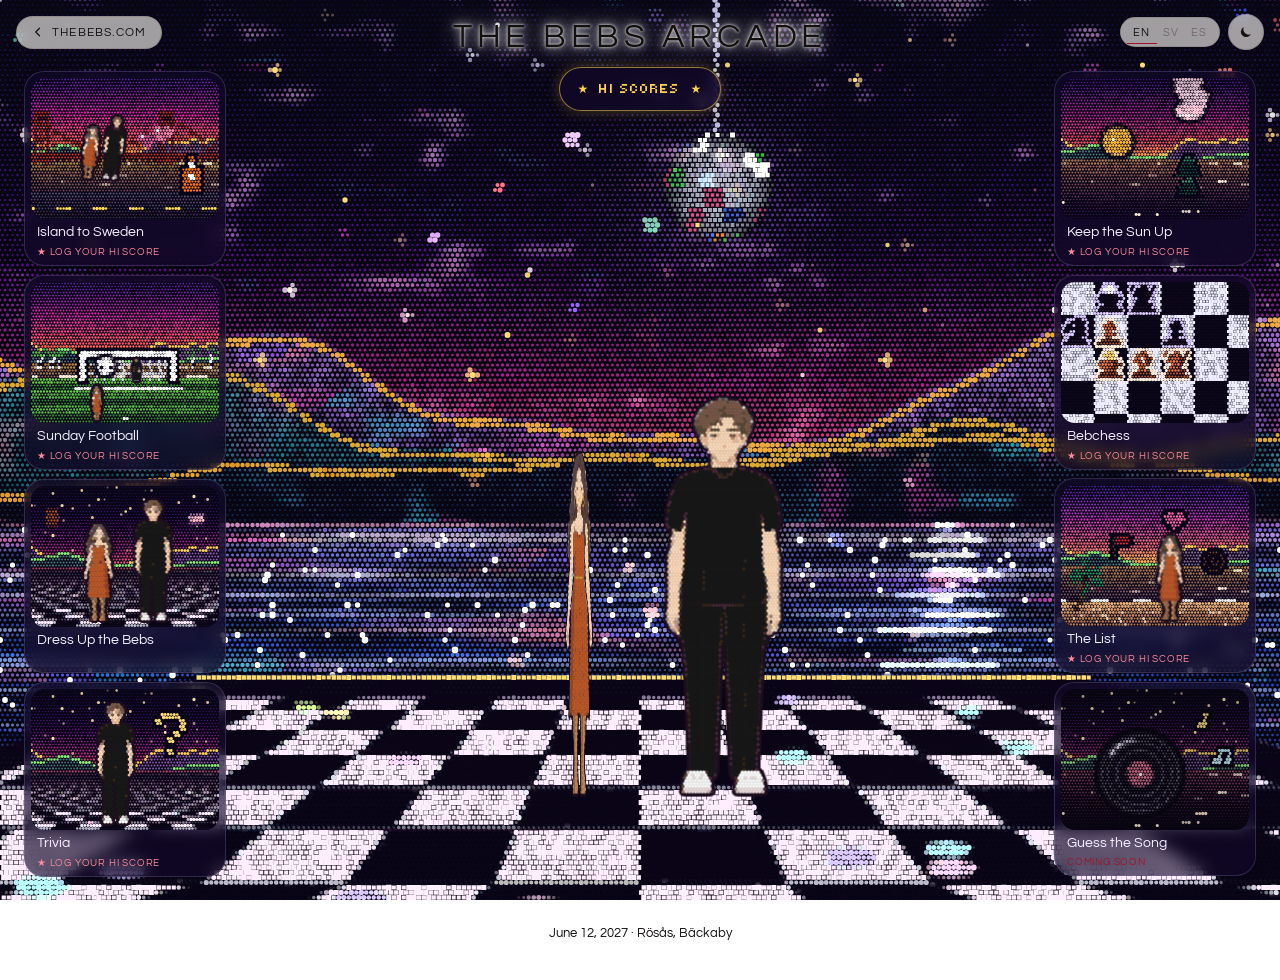
==== commit 950e048a: "Arcade hi scores" ====
--- a/arcade/index.html
+++ b/arcade/index.html
@@ -17,8 +17,8 @@
 <meta property="og:image:alt" content="Lonis and Andrea, in dots, on a black-and-white dance floor by the lake under a mirror ball, with the words The Bebs Arcade">
 <meta name="twitter:card" content="summary_large_image">
 <link rel="preconnect" href="https://fonts.googleapis.com">
-<link rel="stylesheet" href="https://fonts.googleapis.com/css2?family=Questrial&display=swap">
-<link rel="stylesheet" href="arcade.css?v=23">
+<link rel="stylesheet" href="https://fonts.googleapis.com/css2?family=Tiny5&family=Questrial&display=swap">
+<link rel="stylesheet" href="arcade.css?v=24">
 <script>
   /* light or dark: the guest's choice on thebebs.com if they've made one, otherwise their phone's */
   (function () {
@@ -57,12 +57,33 @@
     <canvas id="hero-art" aria-hidden="true"></canvas>
     <div class="hero-text">
       <h1 data-tr>The Bebs Arcade</h1>
+      <!-- everyone's best: a pop-up like the screen of an old arcade machine (arcade.js) -->
+      <button class="hs-open" id="hs-open" type="button" aria-haspopup="dialog" aria-controls="hs-pop"><span data-tr>Hi scores</span></button>
     </div>
   </section>
 
   <ul class="games" id="games"></ul>
   <p class="foot" data-tr>June 12, 2027 · Rösås, Bäckaby</p>
 </main>
+
+<!-- the hi scores: every game's top 10, on a little arcade screen (arcade.js) -->
+<dialog class="hs-pop" id="hs-pop" aria-labelledby="hs-pop-title">
+  <div class="hs-screen">
+    <button class="hs-x" type="button" aria-label="Close" data-tr-aria="Close">
+      <svg viewBox="0 0 16 16" width="14" height="14" aria-hidden="true"><path d="M3.5 3.5l9 9M12.5 3.5l-9 9" stroke="currentColor" stroke-width="2.2" stroke-linecap="round"/></svg>
+    </button>
+    <h2 class="hs-big" id="hs-pop-title" data-tr>Hi scores</h2>
+    <div class="hs-wrap">
+      <table class="hs-table">
+        <thead><tr><th class="r"><span class="vh" data-tr>Place</span></th><th class="n" data-tr>Player</th><th class="g" data-tr>Game</th><th class="s" data-tr>Score</th></tr></thead>
+        <tbody class="hs-rows"></tbody>
+      </table>
+    </div>
+    <p class="hs-none" data-tr hidden>No scores yet. Be the first!</p>
+    <button class="hs-start" type="button" data-tr>Press start</button>
+    <p class="hs-free" aria-hidden="true" data-tr>Free play</p>
+  </div>
+</dialog>
 
 <section class="play" id="play" hidden aria-labelledby="play-title">
   <div class="stage" id="stage">
@@ -80,16 +101,16 @@
   <div class="panel" id="panel"></div>
 </section>
 
-<script src="lang-sv.js?v=1"></script>
-<script src="lang-es.js?v=1"></script>
+<script src="lang-sv.js?v=2"></script>
+<script src="lang-es.js?v=2"></script>
 <script src="lang.js?v=1"></script>
 <script src="../art.js?v=117"></script>
 <script>window.TRACK_OPEN = 'Opened: Arcade';</script>
-<script src="../track.js?v=4"></script>
-<script src="hiscores.js?v=4"></script>
+<script src="../track.js?v=5"></script>
+<script src="hiscores.js?v=5"></script>
 <script src="dots.js?v=2"></script>
 <script src="bebs.js?v=9"></script>
-<script src="arcade.js?v=27"></script>
+<script src="arcade.js?v=28"></script>
 <script src="list.js?v=11"></script>
 <script src="run.js?v=37"></script>
 <script src="kick.js?v=14"></script>
--- a/arcade/arcade.css
+++ b/arcade/arcade.css
@@ -360,7 +360,7 @@
   .games .game-card{ height: auto; gap: 5px; padding: 6px 6px 8px; }
   .games .game-card .blurb{ display: none; }
   .games .game-card .name{ font-size: 14px; }
-  .games .game-card .best{ display: none; }
+  .games .game-card .best{ font-size: 10px; letter-spacing: .08em; }
   .foot{ position: relative; }
 }
 
@@ -444,7 +444,6 @@
 .game-card.soon .best{ color: var(--warm); }
 .game-card.wiggle{ animation: wiggle .5s ease-in-out; }
 @keyframes wiggle{ 20%{ transform: rotate(-3deg); } 45%{ transform: rotate(3deg); } 70%{ transform: rotate(-2deg); } 100%{ transform: none; } }
-.games .game-card.soon .best{ display: block; }   /* its 'Coming soon' shows on wide screens too */
 
 /* ---------- the language switch in the top bar ---------- */
 .topbar-right{ display: flex; align-items: center; gap: 8px; }
@@ -452,3 +451,112 @@
 .lang-mini button{ font: inherit; font-size: 11px; letter-spacing: .1em; color: var(--ink-dim); background: none; border: 0; padding: 7px 6px 5px; cursor: pointer; border-bottom: 1px solid transparent; }
 .lang-mini button:hover{ color: var(--ink); }
 .lang-mini button[aria-pressed="true"]{ color: var(--ink); border-bottom-color: var(--accent); }
+
+/* ---------- the hi scores: a little arcade screen that pops up over the lobby ----------
+   It stays a dark screen in light mode too (like the cards): pixel letters, a dotted glass,
+   faint scan lines, the record in gold. The button under the title opens it. */
+.hs-open{
+  pointer-events: auto;
+  display: inline-flex; align-items: center; gap: 10px;
+  min-height: 44px; margin-top: 12px; padding: 0 18px;
+  font-family: "Tiny5", ui-monospace, monospace; font-size: 14px; letter-spacing: .08em; text-transform: uppercase;
+  color: #ffd34d; text-shadow: none;
+  background: rgba(19,9,42,.72);
+  border: 1px solid rgba(255,211,77,.55); border-radius: 999px;
+  box-shadow: 0 0 14px rgba(255,211,77,.25);
+  -webkit-backdrop-filter: blur(6px); backdrop-filter: blur(6px);
+  cursor: pointer;
+  transition: border-color .2s, box-shadow .2s, transform .15s;
+}
+.hs-open::before, .hs-open::after{ content: "★"; font-family: system-ui, sans-serif; font-size: 12px; animation: hs-twinkle 1.6s steps(2) infinite; }
+.hs-open::after{ animation-delay: .8s; }
+.hs-open:hover{ border-color: #ffd34d; box-shadow: 0 0 22px rgba(255,211,77,.5); }
+.hs-open:active{ transform: translateY(1px); }
+@keyframes hs-twinkle{ 50%{ opacity: .25; } }
+
+.hs-pop{
+  padding: 0; border: 0; background: transparent; color: #e6dcff;
+  width: min(660px, calc(100vw - 24px)); max-width: none; max-height: calc(100dvh - 24px); overflow: visible;
+}
+.hs-pop::backdrop{ background: rgba(6,2,18,.55); -webkit-backdrop-filter: blur(3px); backdrop-filter: blur(3px); }
+.hs-screen{
+  position: relative;
+  max-height: calc(100dvh - 24px); overflow: hidden auto;
+  padding: 18px clamp(16px, 5vw, 36px) 24px;
+  font-family: "Tiny5", ui-monospace, monospace; text-align: center;
+  background:
+    radial-gradient(1.6px 1.6px at 9% 14%, #fff 50%, transparent 51%),
+    radial-gradient(1.2px 1.2px at 88% 9%, #fff 50%, transparent 51%),
+    radial-gradient(1.4px 1.4px at 78% 31%, #cfc2ff 50%, transparent 51%),
+    radial-gradient(1.2px 1.2px at 16% 52%, #cfc2ff 50%, transparent 51%),
+    radial-gradient(1.6px 1.6px at 93% 63%, #fff 50%, transparent 51%),
+    radial-gradient(1.2px 1.2px at 6% 83%, #fff 50%, transparent 51%),
+    radial-gradient(1.4px 1.4px at 61% 93%, #cfc2ff 50%, transparent 51%),
+    radial-gradient(circle, rgba(150,120,255,.13) 1px, transparent 1.5px) 0 0 / 7px 7px,
+    linear-gradient(#1c1050, #0c0626 70%);
+  border: 3px solid #2e1d72; border-radius: 22px;
+  box-shadow: 0 0 0 2px #090318, 0 26px 80px rgba(0,0,0,.6), inset 0 0 70px rgba(0,0,0,.55);
+}
+.hs-screen::after{   /* the glass: faint scan lines */
+  content: ""; position: absolute; inset: 0; border-radius: inherit; pointer-events: none;
+  background: repeating-linear-gradient(rgba(0,0,0,.16) 0 1px, transparent 1px 3px);
+}
+.hs-pop[open] .hs-screen{ animation: hs-on .45s cubic-bezier(.2,.8,.2,1); }
+@keyframes hs-on{
+  0%{ transform: scale(.7, .015); filter: brightness(4); }
+  45%{ transform: scale(1, .015); filter: brightness(3); }
+  100%{ transform: none; filter: none; }
+}
+.hs-x{
+  position: absolute; top: 12px; right: 12px; z-index: 1;
+  width: 40px; height: 40px; display: grid; place-items: center;
+  color: #cbbcf5; background: rgba(255,255,255,.06); border: 1px solid rgba(203,188,245,.25); border-radius: 50%; cursor: pointer;
+}
+.hs-x:hover{ color: #fff; border-color: #cbbcf5; }
+.hs-big{
+  margin: 22px 0 22px;              /* below the close button, so a long word (TOPPLISTAN) clears it */
+  font-size: clamp(30px, 8.6vw, 54px); font-weight: 400; line-height: 1.15; letter-spacing: .02em; text-transform: uppercase;
+  color: #ffd34d;
+  text-shadow: 3px 3px 0 #ff5fa2, 6px 6px 0 #5b34d6;
+}
+.hs-wrap{ max-height: min(54vh, 440px); overflow-y: auto; scrollbar-width: thin; scrollbar-color: #43357c transparent; }
+.hs-table{ width: 100%; border-collapse: separate; border-spacing: 0; text-align: left; font-size: clamp(13px, 3.6vw, 19px); letter-spacing: .04em; }
+.hs-table th{
+  position: sticky; top: 0; z-index: 1; background: #170d42;
+  padding: 0 6px 8px; font-weight: 400; font-size: clamp(11px, 3vw, 14px); letter-spacing: .08em; text-transform: uppercase; white-space: nowrap;
+  color: #ff9ec0; border-bottom: 2px dotted rgba(255,158,192,.6);
+}
+.hs-table td{ padding: 0 6px; line-height: 1.9; white-space: nowrap; color: #d4c6ff; }
+.hs-table .r{ width: 1%; }
+.hs-table td.r{ color: #8a78cc; }
+.hs-table .n{ width: 100%; max-width: 0; overflow: hidden; text-overflow: ellipsis; text-transform: uppercase; }
+.hs-table .g{ width: 1%; text-transform: uppercase; }
+.hs-table td.g{ color: #b7f34a; }
+.hs-table .s{ width: 1%; padding-left: 16px; text-align: right; text-transform: uppercase; }
+.hs-table .short{ display: none; }
+@media (max-width: 560px){ .hs-table .full{ display: none; } .hs-table .short{ display: inline; } }
+/* each game's record in gold, then pink and blue; a thin dotted line between the games */
+.hs-table tr.top td.r, .hs-table tr.top td.n, .hs-table tr.top td.s{ color: #ffd34d; }
+.hs-table tr.p2 td.n, .hs-table tr.p2 td.s{ color: #ff9ec0; }
+.hs-table tr.p3 td.n, .hs-table tr.p3 td.s{ color: #8fe3ff; }
+.hs-table tr.first:not(:first-child) td{ border-top: 1px dotted rgba(150,120,255,.3); }
+.hs-table tr.empty td{ color: #4f4190; }
+.hs-table tr.empty td.n{ color: #ff9ec0; animation: hs-twinkle 1.4s steps(2) infinite; }
+.hs-table tr.empty td.g{ color: rgba(183,243,74,.5); }
+.hs-table tr.me td{ background: rgba(183,243,74,.12); }
+.vh{ position: absolute; width: 1px; height: 1px; overflow: hidden; clip-path: inset(50%); white-space: nowrap; }
+.hs-none{ margin: 14px 0 0; font-size: clamp(12px, 3.2vw, 14px); line-height: 1.8; text-transform: uppercase; color: #ffd34d; animation: hs-twinkle 1.2s steps(2) infinite; }
+.hs-start{
+  margin: 18px 0 0; min-height: 46px; padding: 0 22px;
+  font-family: inherit; font-size: clamp(15px, 4vw, 18px); letter-spacing: .08em; text-transform: uppercase;
+  color: #15240a; background: #b7f34a; border: 0; border-radius: 10px; cursor: pointer;
+  box-shadow: 0 4px 0 #5f9420;
+  transition: transform .1s, box-shadow .1s, background .2s;
+}
+.hs-start:hover{ background: #c8ff5c; }
+.hs-start:active{ transform: translateY(3px); box-shadow: 0 1px 0 #5f9420; }
+.hs-free{ margin: 14px 0 0; font-size: 12px; letter-spacing: .12em; text-transform: uppercase; color: #9384d6; animation: hs-twinkle 1.4s steps(2) infinite; }
+@media (prefers-reduced-motion: reduce){
+  .hs-pop[open] .hs-screen, .hs-open::before, .hs-open::after, .hs-none, .hs-free, .hs-table tr.empty td.n{ animation: none; }
+}
+
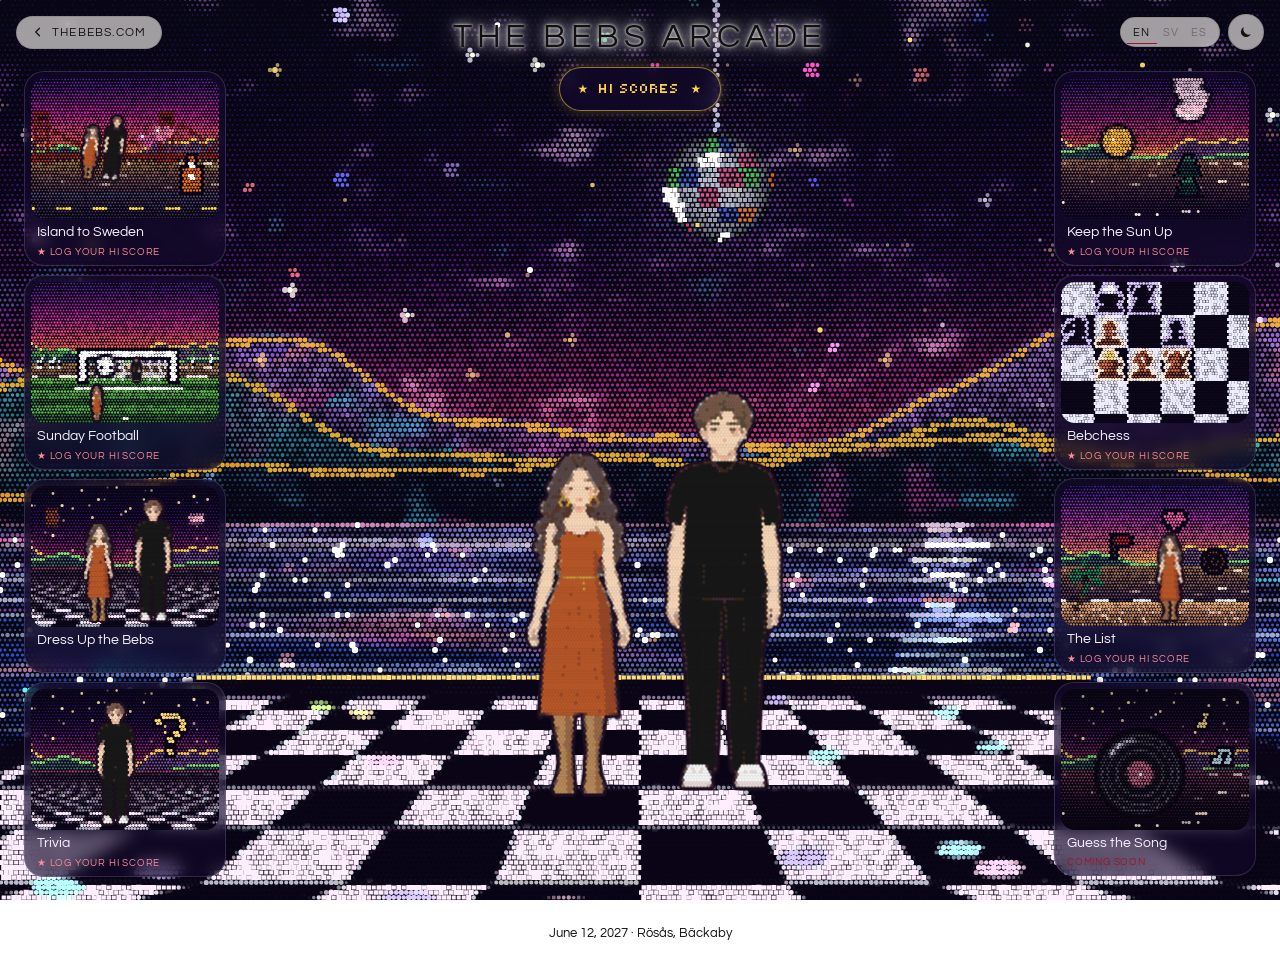
==== commit 7b46a0af: "Arcade hi scores: one game at a time" ====
--- a/arcade/index.html
+++ b/arcade/index.html
@@ -18,7 +18,7 @@
 <meta name="twitter:card" content="summary_large_image">
 <link rel="preconnect" href="https://fonts.googleapis.com">
 <link rel="stylesheet" href="https://fonts.googleapis.com/css2?family=Tiny5&family=Questrial&display=swap">
-<link rel="stylesheet" href="arcade.css?v=24">
+<link rel="stylesheet" href="arcade.css?v=25">
 <script>
   /* light or dark: the guest's choice on thebebs.com if they've made one, otherwise their phone's */
   (function () {
@@ -73,13 +73,16 @@
       <svg viewBox="0 0 16 16" width="14" height="14" aria-hidden="true"><path d="M3.5 3.5l9 9M12.5 3.5l-9 9" stroke="currentColor" stroke-width="2.2" stroke-linecap="round"/></svg>
     </button>
     <h2 class="hs-big" id="hs-pop-title" data-tr>Hi scores</h2>
-    <div class="hs-wrap">
-      <table class="hs-table">
-        <thead><tr><th class="r"><span class="vh" data-tr>Place</span></th><th class="n" data-tr>Player</th><th class="g" data-tr>Game</th><th class="s" data-tr>Score</th></tr></thead>
-        <tbody class="hs-rows"></tbody>
-      </table>
+    <div class="hs-game">
+      <button class="hs-prev" type="button" aria-label="Previous game" data-tr-aria="Previous game"><svg viewBox="0 0 12 12" width="14" height="14" aria-hidden="true"><path d="M9 1.5v9L2 6z" fill="currentColor"/></svg></button>
+      <p class="hs-gname" aria-live="polite"></p>
+      <button class="hs-next" type="button" aria-label="Next game" data-tr-aria="Next game"><svg viewBox="0 0 12 12" width="14" height="14" aria-hidden="true"><path d="M3 1.5v9L10 6z" fill="currentColor"/></svg></button>
     </div>
-    <p class="hs-none" data-tr hidden>No scores yet. Be the first!</p>
+    <table class="hs-table">
+      <thead><tr><th class="r"><span class="vh" data-tr>Place</span></th><th class="n" data-tr>Player</th><th class="s" data-tr>Score</th></tr></thead>
+      <tbody class="hs-rows"></tbody>
+    </table>
+    <p class="hs-none" data-tr>No scores yet. Be the first!</p>
     <button class="hs-start" type="button" data-tr>Press start</button>
     <p class="hs-free" aria-hidden="true" data-tr>Free play</p>
   </div>
@@ -101,8 +104,8 @@
   <div class="panel" id="panel"></div>
 </section>
 
-<script src="lang-sv.js?v=2"></script>
-<script src="lang-es.js?v=2"></script>
+<script src="lang-sv.js?v=3"></script>
+<script src="lang-es.js?v=3"></script>
 <script src="lang.js?v=1"></script>
 <script src="../art.js?v=117"></script>
 <script>window.TRACK_OPEN = 'Opened: Arcade';</script>
@@ -110,7 +113,7 @@
 <script src="hiscores.js?v=5"></script>
 <script src="dots.js?v=2"></script>
 <script src="bebs.js?v=9"></script>
-<script src="arcade.js?v=28"></script>
+<script src="arcade.js?v=29"></script>
 <script src="list.js?v=11"></script>
 <script src="run.js?v=37"></script>
 <script src="kick.js?v=14"></script>
--- a/arcade/arcade.css
+++ b/arcade/arcade.css
@@ -476,7 +476,7 @@
 
 .hs-pop{
   padding: 0; border: 0; background: transparent; color: #e6dcff;
-  width: min(660px, calc(100vw - 24px)); max-width: none; max-height: calc(100dvh - 24px); overflow: visible;
+  width: min(580px, calc(100vw - 24px)); max-width: none; max-height: calc(100dvh - 24px); overflow: visible;
 }
 .hs-pop::backdrop{ background: rgba(6,2,18,.55); -webkit-backdrop-filter: blur(3px); backdrop-filter: blur(3px); }
 .hs-screen{
@@ -519,33 +519,31 @@
   color: #ffd34d;
   text-shadow: 3px 3px 0 #ff5fa2, 6px 6px 0 #5b34d6;
 }
-.hs-wrap{ max-height: min(54vh, 440px); overflow-y: auto; scrollbar-width: thin; scrollbar-color: #43357c transparent; }
-.hs-table{ width: 100%; border-collapse: separate; border-spacing: 0; text-align: left; font-size: clamp(13px, 3.6vw, 19px); letter-spacing: .04em; }
+.hs-game{ display: flex; align-items: center; justify-content: center; gap: 8px; margin: 0 0 16px; }
+.hs-game button{ flex: none; width: 44px; height: 44px; display: grid; place-items: center; color: #b7f34a; background: none; border: 0; cursor: pointer; }
+.hs-game button:hover{ color: #ffd34d; }
+.hs-gname{ margin: 0; min-width: 0; flex: 0 1 auto; text-wrap: balance; font-size: clamp(16px, 4.4vw, 22px); letter-spacing: .06em; line-height: 1.3; text-transform: uppercase; color: #b7f34a; }
+.hs-table{ width: 100%; border-collapse: separate; border-spacing: 0; text-align: left; font-size: clamp(14px, 3.8vw, 19px); letter-spacing: .04em; }
 .hs-table th{
-  position: sticky; top: 0; z-index: 1; background: #170d42;
   padding: 0 6px 8px; font-weight: 400; font-size: clamp(11px, 3vw, 14px); letter-spacing: .08em; text-transform: uppercase; white-space: nowrap;
   color: #ff9ec0; border-bottom: 2px dotted rgba(255,158,192,.6);
 }
 .hs-table td{ padding: 0 6px; line-height: 1.9; white-space: nowrap; color: #d4c6ff; }
+.hs-table tr:first-child td{ padding-top: 6px; }
 .hs-table .r{ width: 1%; }
 .hs-table td.r{ color: #8a78cc; }
 .hs-table .n{ width: 100%; max-width: 0; overflow: hidden; text-overflow: ellipsis; text-transform: uppercase; }
-.hs-table .g{ width: 1%; text-transform: uppercase; }
-.hs-table td.g{ color: #b7f34a; }
 .hs-table .s{ width: 1%; padding-left: 16px; text-align: right; text-transform: uppercase; }
-.hs-table .short{ display: none; }
-@media (max-width: 560px){ .hs-table .full{ display: none; } .hs-table .short{ display: inline; } }
-/* each game's record in gold, then pink and blue; a thin dotted line between the games */
-.hs-table tr.top td.r, .hs-table tr.top td.n, .hs-table tr.top td.s{ color: #ffd34d; }
+/* the record in gold, then pink and blue; the empty places dim, the first of them asking for you */
+.hs-table tr.top td{ color: #ffd34d; }
 .hs-table tr.p2 td.n, .hs-table tr.p2 td.s{ color: #ff9ec0; }
 .hs-table tr.p3 td.n, .hs-table tr.p3 td.s{ color: #8fe3ff; }
-.hs-table tr.first:not(:first-child) td{ border-top: 1px dotted rgba(150,120,255,.3); }
-.hs-table tr.empty td{ color: #4f4190; }
-.hs-table tr.empty td.n{ color: #ff9ec0; animation: hs-twinkle 1.4s steps(2) infinite; }
-.hs-table tr.empty td.g{ color: rgba(183,243,74,.5); }
+.hs-table tr.empty td{ color: #43357c; }
+.hs-table tr.you td.n{ color: #ff9ec0; animation: hs-twinkle 1.4s steps(2) infinite; }
 .hs-table tr.me td{ background: rgba(183,243,74,.12); }
 .vh{ position: absolute; width: 1px; height: 1px; overflow: hidden; clip-path: inset(50%); white-space: nowrap; }
-.hs-none{ margin: 14px 0 0; font-size: clamp(12px, 3.2vw, 14px); line-height: 1.8; text-transform: uppercase; color: #ffd34d; animation: hs-twinkle 1.2s steps(2) infinite; }
+.hs-none{ visibility: hidden; margin: 12px 0 0; font-size: clamp(12px, 3.2vw, 14px); line-height: 1.8; text-transform: uppercase; color: #ffd34d; animation: hs-twinkle 1.2s steps(2) infinite; }
+.hs-none.on{ visibility: visible; }
 .hs-start{
   margin: 18px 0 0; min-height: 46px; padding: 0 22px;
   font-family: inherit; font-size: clamp(15px, 4vw, 18px); letter-spacing: .08em; text-transform: uppercase;
@@ -556,7 +554,9 @@
 .hs-start:hover{ background: #c8ff5c; }
 .hs-start:active{ transform: translateY(3px); box-shadow: 0 1px 0 #5f9420; }
 .hs-free{ margin: 14px 0 0; font-size: 12px; letter-spacing: .12em; text-transform: uppercase; color: #9384d6; animation: hs-twinkle 1.4s steps(2) infinite; }
+.hs-screen.flick .hs-gname, .hs-screen.flick .hs-table tbody{ animation: hs-flick .32s steps(4); }
+@keyframes hs-flick{ 0%{ opacity: .15; } 40%{ opacity: 1; } 60%{ opacity: .5; } 100%{ opacity: 1; } }
 @media (prefers-reduced-motion: reduce){
-  .hs-pop[open] .hs-screen, .hs-open::before, .hs-open::after, .hs-none, .hs-free, .hs-table tr.empty td.n{ animation: none; }
-}
-
+  .hs-pop[open] .hs-screen, .hs-open::before, .hs-open::after, .hs-none, .hs-free, .hs-table tr.you td.n{ animation: none; }
+}
+
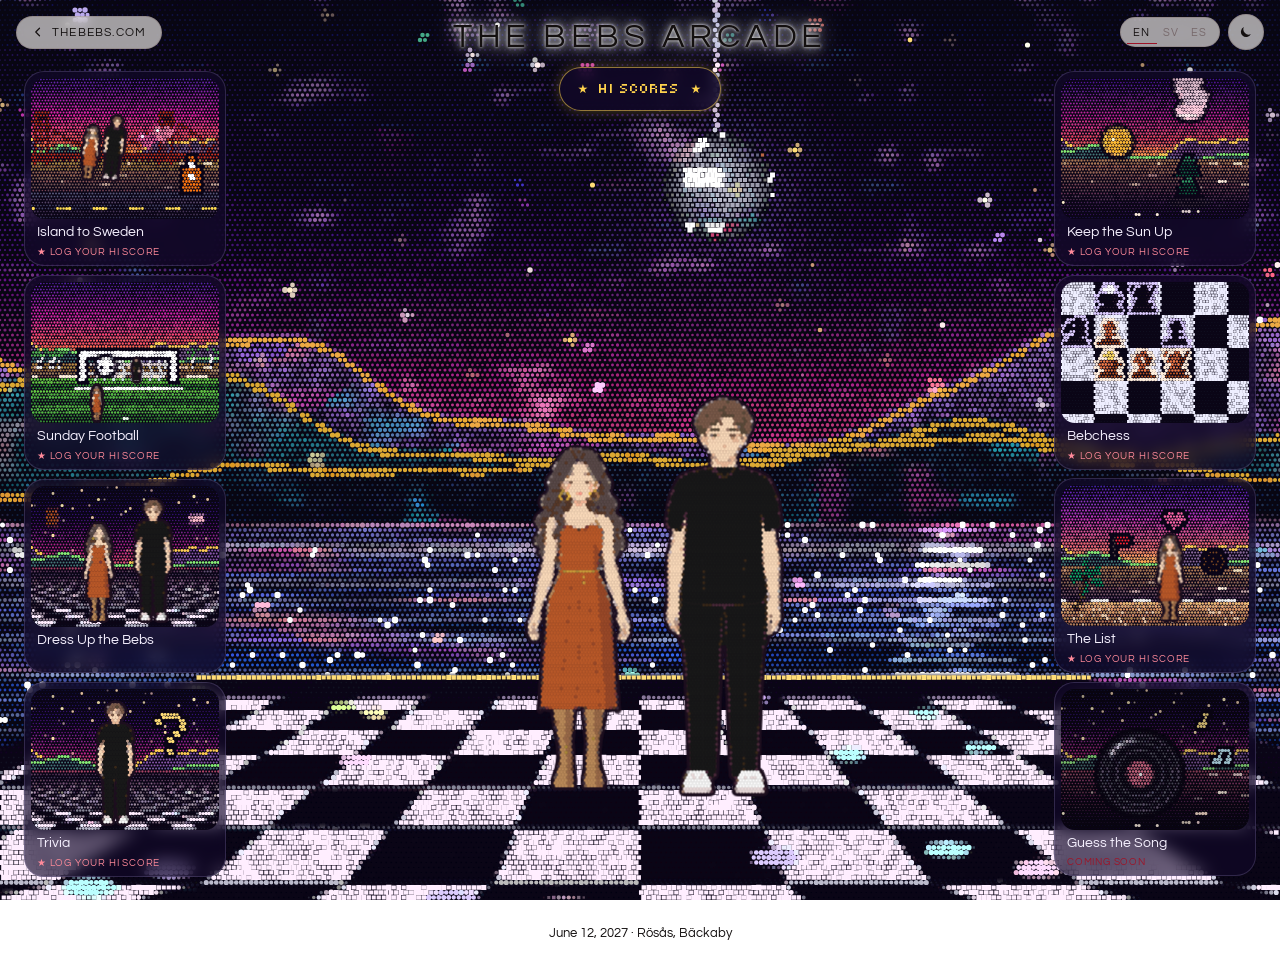
==== commit 85f6b299: "Arcade hi scores: top 5" ====
--- a/arcade/index.html
+++ b/arcade/index.html
@@ -66,7 +66,7 @@
   <p class="foot" data-tr>June 12, 2027 · Rösås, Bäckaby</p>
 </main>
 
-<!-- the hi scores: every game's top 10, on a little arcade screen (arcade.js) -->
+<!-- the hi scores: every game's top 5, on a little arcade screen (arcade.js) -->
 <dialog class="hs-pop" id="hs-pop" aria-labelledby="hs-pop-title">
   <div class="hs-screen">
     <button class="hs-x" type="button" aria-label="Close" data-tr-aria="Close">
@@ -110,10 +110,10 @@
 <script src="../art.js?v=117"></script>
 <script>window.TRACK_OPEN = 'Opened: Arcade';</script>
 <script src="../track.js?v=5"></script>
-<script src="hiscores.js?v=5"></script>
+<script src="hiscores.js?v=6"></script>
 <script src="dots.js?v=2"></script>
 <script src="bebs.js?v=9"></script>
-<script src="arcade.js?v=29"></script>
+<script src="arcade.js?v=30"></script>
 <script src="list.js?v=11"></script>
 <script src="run.js?v=37"></script>
 <script src="kick.js?v=14"></script>
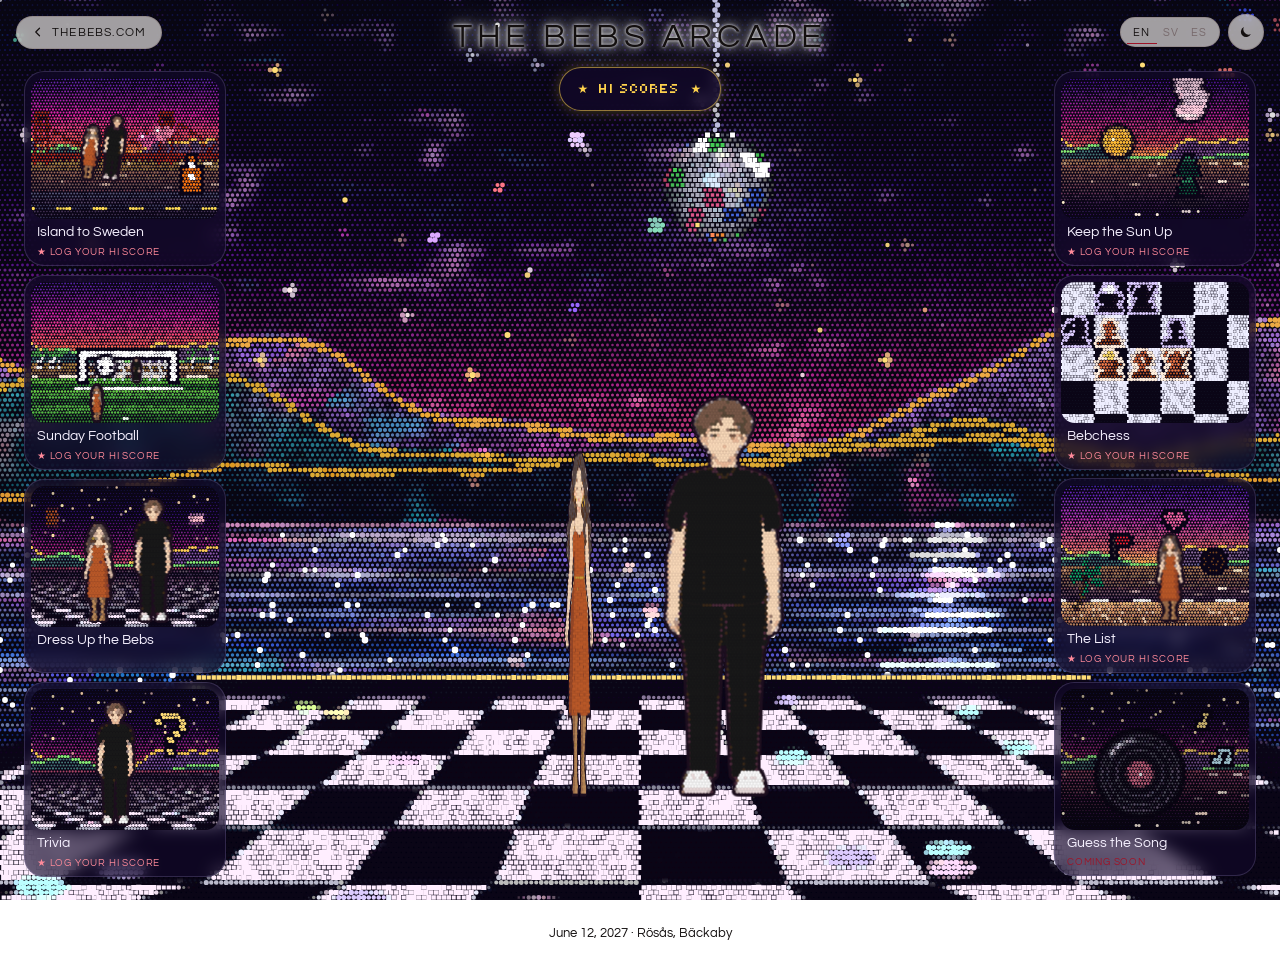
==== commit 64162ef4: "Arcade cards: quiet when scores can't load" ====
--- a/arcade/index.html
+++ b/arcade/index.html
@@ -110,7 +110,7 @@
 <script src="../art.js?v=117"></script>
 <script>window.TRACK_OPEN = 'Opened: Arcade';</script>
 <script src="../track.js?v=5"></script>
-<script src="hiscores.js?v=6"></script>
+<script src="hiscores.js?v=7"></script>
 <script src="dots.js?v=2"></script>
 <script src="bebs.js?v=9"></script>
 <script src="arcade.js?v=30"></script>
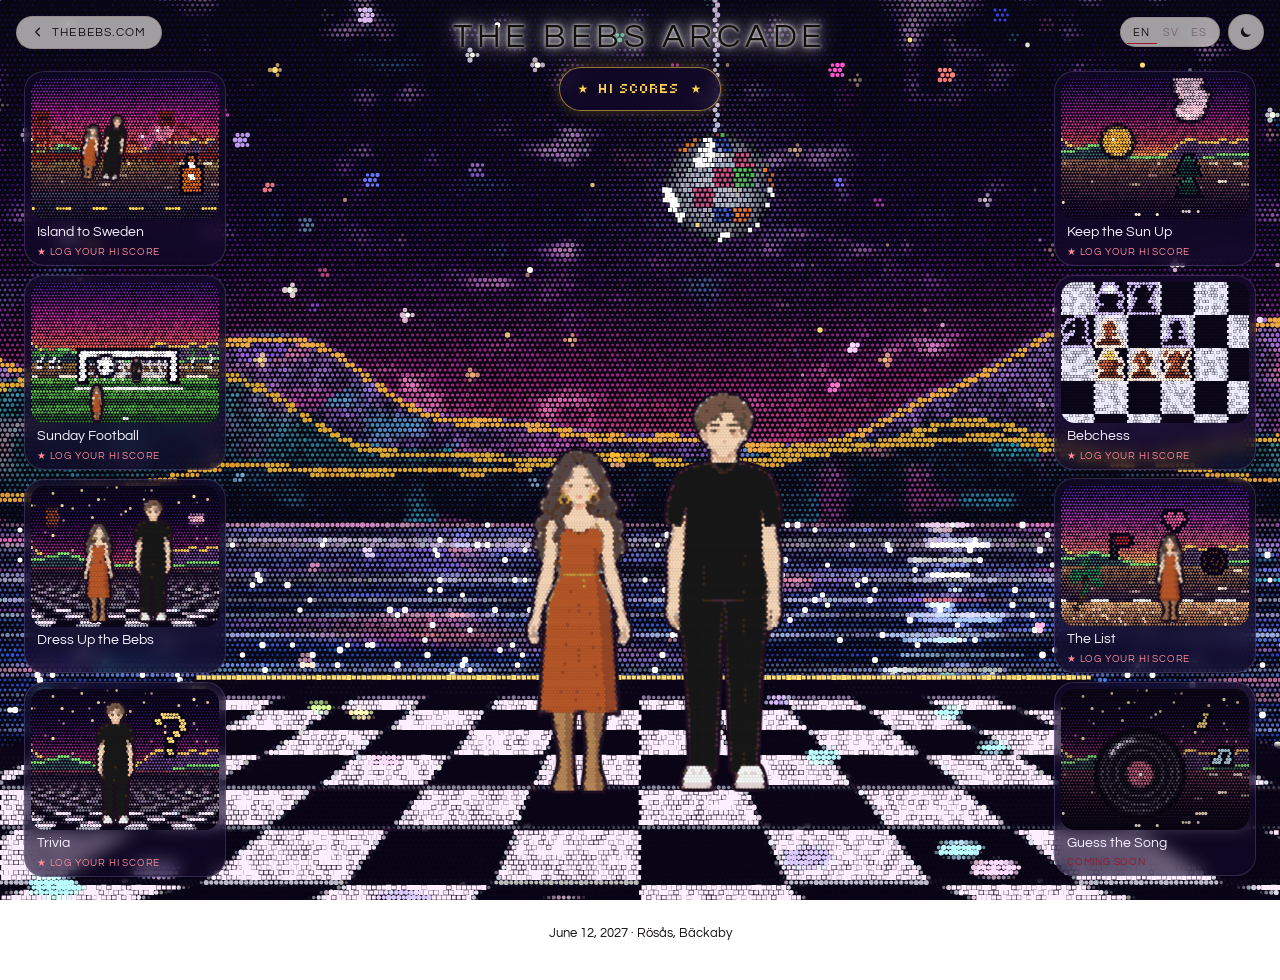
==== commit e7e0fa4f: "Arcade tab icon" ====
--- a/arcade/index.html
+++ b/arcade/index.html
@@ -4,6 +4,7 @@
 <meta charset="utf-8">
 <meta name="viewport" content="width=device-width, initial-scale=1, viewport-fit=cover">
 <meta name="robots" content="noindex">
+<link rel="icon" href="data:image/svg+xml,%3Csvg xmlns='http://www.w3.org/2000/svg' viewBox='0 0 32 32'%3E%3Crect width='32' height='32' fill='%230d0620'/%3E%3Ccircle cx='16' cy='16' r='7' fill='%238fd62f'/%3E%3C/svg%3E">
 <title>Bebs Arcade · Lonis &amp; Andrea</title>
 <meta name="description" content="Penalties past Lonis, a whole closet to dress up, chess, and more. Little games for the wedding.">
 <!-- the preview when the link is shared: the two of us on the dance floor, under the mirror ball -->
